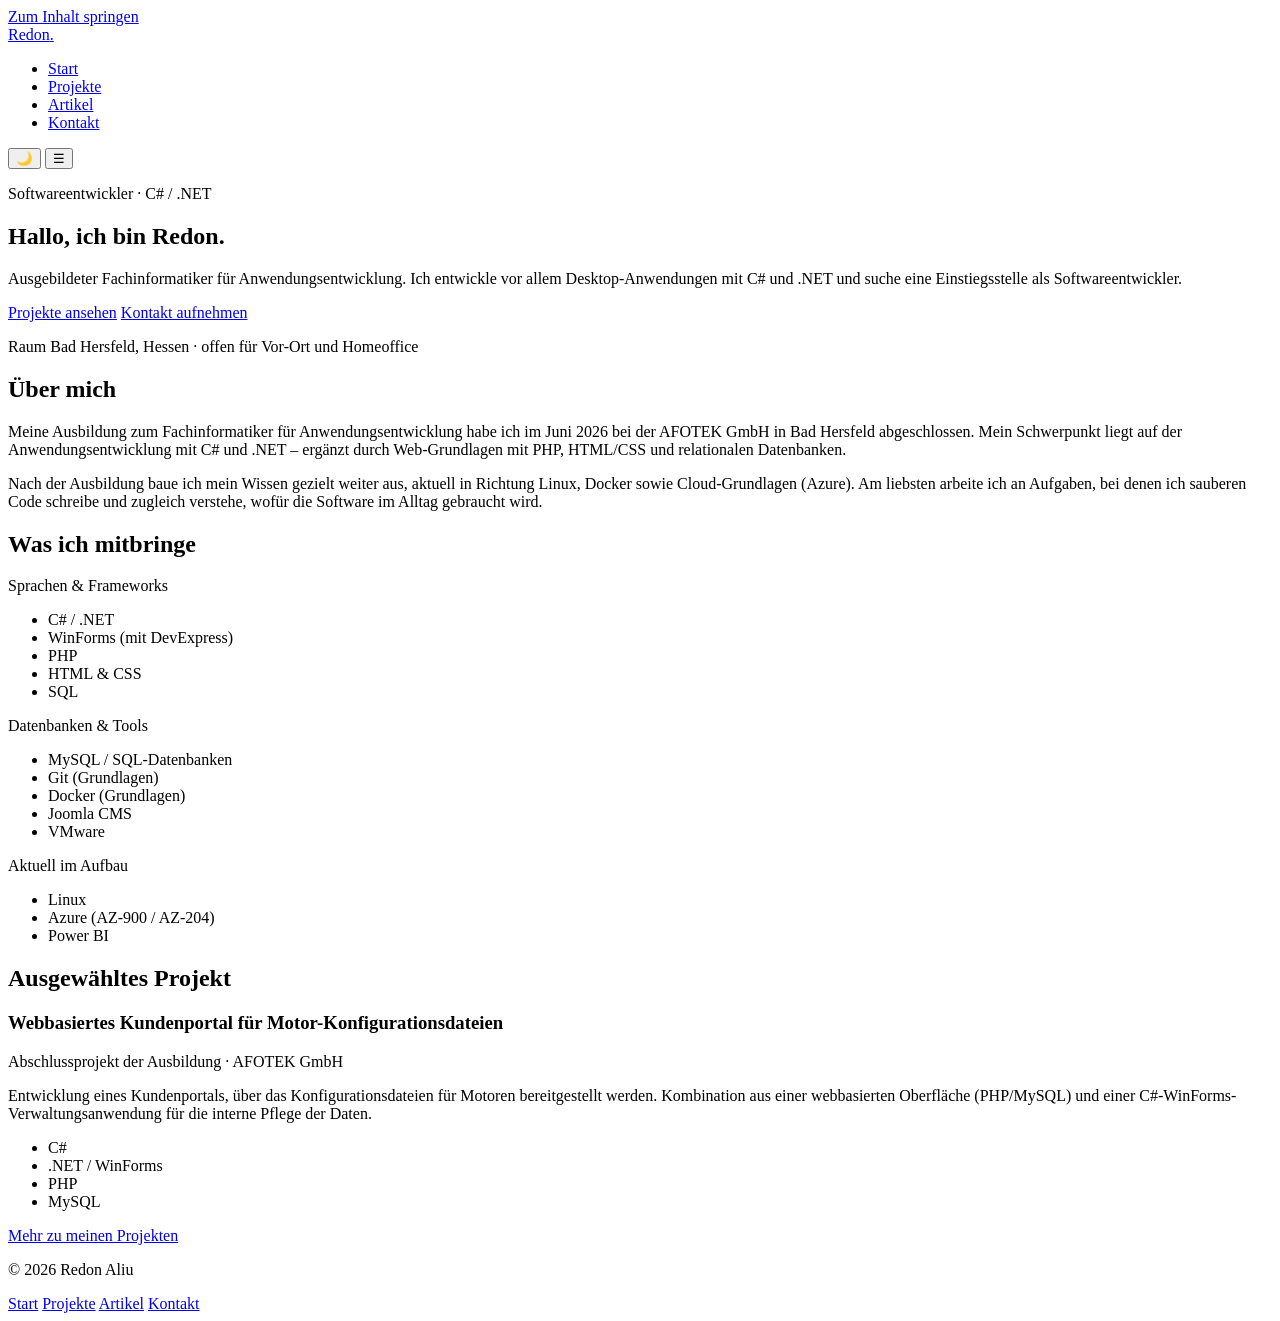
==== index.html @ a3d7a66b "Create index.html for portfolio site Initial HTML structure for personal portfolio website." ====
<!DOCTYPE html>
<html lang="de">
<head>
  <meta charset="UTF-8" />
  <meta name="viewport" content="width=device-width, initial-scale=1.0" />

  <!-- ===== SEO-Meta-Tags ===== -->
  <title>Redon Aliu – Softwareentwickler (C#/.NET)</title>
  <meta name="description" content="Portfolio von Redon Aliu, Fachinformatiker für Anwendungsentwicklung mit Schwerpunkt C#/.NET. Projekte, Artikel und Kontakt." />
  <meta name="author" content="Redon Aliu" />
  <meta name="keywords" content="Softwareentwickler, Fachinformatiker, C#, .NET, WinForms, Hessen, Portfolio" />
  <meta name="robots" content="index, follow" />
  <!-- Open Graph (Vorschau beim Teilen z. B. in LinkedIn) -->
  <meta property="og:title" content="Redon Aliu – Softwareentwickler (C#/.NET)" />
  <meta property="og:description" content="Fachinformatiker für Anwendungsentwicklung mit Schwerpunkt C#/.NET." />
  <meta property="og:type" content="website" />
  <meta name="theme-color" content="#0e7c7b" />

  <link rel="stylesheet" href="style.css" />
  <link rel="preconnect" href="https://fonts.googleapis.com" />
  <link rel="preconnect" href="https://fonts.gstatic.com" crossorigin />
  <link href="https://fonts.googleapis.com/css2?family=IBM+Plex+Sans:wght@400;500;600&family=Space+Grotesk:wght@500;600;700&display=swap" rel="stylesheet" />

  <!-- Dark Mode ohne Aufblitzen setzen -->
  <script>(function(){var t=localStorage.getItem('theme');if(t==='dark'||t==='light'){document.documentElement.setAttribute('data-theme',t);}})();</script>
</head>
<body>
  <a class="skip-link" href="#main">Zum Inhalt springen</a>

  <!-- ===== Kopfzeile / Navigation ===== -->
  <header class="site-header">
    <div class="container">
      <nav class="nav" aria-label="Hauptnavigation">
        <a class="brand" href="index.html">Redon<span>.</span></a>

        <ul class="nav-links" id="primary-nav">
          <li><a href="index.html" class="is-active" aria-current="page">Start</a></li>
          <li><a href="projekte.html">Projekte</a></li>
          <li><a href="artikel.html">Artikel</a></li>
          <li><a href="kontakt.html">Kontakt</a></li>
        </ul>

        <div class="nav-tools">
          <button class="icon-btn" id="themeToggle" type="button" aria-label="Design umschalten">🌙</button>
          <button class="nav-toggle" type="button" aria-label="Menü öffnen" aria-controls="primary-nav" aria-expanded="false">☰</button>
        </div>
      </nav>
    </div>
  </header>

  <main id="main">
    <!-- ===== Hero ===== -->
    <section class="hero">
      <div class="container">
        <p class="role">Softwareentwickler · C# / .NET</p>
        <h1>Hallo, ich bin Redon.</h1>
        <p>
          Ausgebildeter Fachinformatiker für Anwendungsentwicklung. Ich entwickle
          vor allem Desktop-Anwendungen mit C# und .NET und suche eine
          Einstiegsstelle als Softwareentwickler.
        </p>
        <div class="hero-actions">
          <a class="btn btn-primary" href="projekte.html">Projekte ansehen</a>
          <a class="btn btn-ghost" href="kontakt.html">Kontakt aufnehmen</a>
        </div>
        <p class="meta-line">Raum Bad Hersfeld, Hessen · offen für Vor-Ort und Homeoffice</p>
      </div>
    </section>

    <!-- ===== Über mich ===== -->
    <section id="ueber-mich">
      <div class="container">
        <h2 class="section-title">Über mich</h2>
        <p>
          Meine Ausbildung zum Fachinformatiker für Anwendungsentwicklung habe ich
          im Juni 2026 bei der AFOTEK GmbH in Bad Hersfeld abgeschlossen. Mein
          Schwerpunkt liegt auf der Anwendungsentwicklung mit C# und .NET –
          ergänzt durch Web-Grundlagen mit PHP, HTML/CSS und relationalen
          Datenbanken.
        </p>
        <p>
          Nach der Ausbildung baue ich mein Wissen gezielt weiter aus, aktuell in
          Richtung Linux, Docker sowie Cloud-Grundlagen (Azure). Am liebsten
          arbeite ich an Aufgaben, bei denen ich sauberen Code schreibe und
          zugleich verstehe, wofür die Software im Alltag gebraucht wird.
        </p>
      </div>
    </section>

    <!-- ===== Was ich mitbringe (Skills) ===== -->
    <section id="skills">
      <div class="container">
        <h2 class="section-title">Was ich mitbringe</h2>
        <div class="grid cols-3">
          <div class="card">
            <span class="group-label">Sprachen &amp; Frameworks</span>
            <ul>
              <li>C# / .NET</li>
              <li>WinForms (mit DevExpress)</li>
              <li>PHP</li>
              <li>HTML &amp; CSS</li>
              <li>SQL</li>
            </ul>
          </div>
          <div class="card">
            <span class="group-label">Datenbanken &amp; Tools</span>
            <ul>
              <li>MySQL / SQL-Datenbanken</li>
              <li>Git (Grundlagen)</li>
              <li>Docker (Grundlagen)</li>
              <li>Joomla CMS</li>
              <li>VMware</li>
            </ul>
          </div>
          <div class="card">
            <span class="group-label">Aktuell im Aufbau</span>
            <ul>
              <li>Linux</li>
              <li>Azure (AZ-900 / AZ-204)</li>
              <li>Power BI</li>
            </ul>
          </div>
        </div>
      </div>
    </section>

    <!-- ===== Ausgewähltes Projekt ===== -->
    <section id="highlight">
      <div class="container">
        <h2 class="section-title">Ausgewähltes Projekt</h2>
        <div class="project">
          <h3>Webbasiertes Kundenportal für Motor-Konfigurationsdateien</h3>
          <p class="project-role">Abschlussprojekt der Ausbildung · AFOTEK GmbH</p>
          <p>
            Entwicklung eines Kundenportals, über das Konfigurationsdateien für
            Motoren bereitgestellt werden. Kombination aus einer webbasierten
            Oberfläche (PHP/MySQL) und einer C#-WinForms-Verwaltungsanwendung für
            die interne Pflege der Daten.
          </p>
          <ul class="tags">
            <li>C#</li><li>.NET / WinForms</li><li>PHP</li><li>MySQL</li>
          </ul>
          <div class="project-links">
            <a href="projekte.html">Mehr zu meinen Projekten</a>
          </div>
        </div>
      </div>
    </section>
  </main>

  <!-- ===== Fußzeile ===== -->
  <footer class="site-footer">
    <div class="container footer-inner">
      <p>© 2026 Redon Aliu</p>
      <nav aria-label="Fußzeile">
        <a href="index.html">Start</a>
        <a href="projekte.html">Projekte</a>
        <a href="artikel.html">Artikel</a>
        <a href="kontakt.html">Kontakt</a>
      </nav>
    </div>
  </footer>

  <script src="script.js"></script>
</body>
</html>
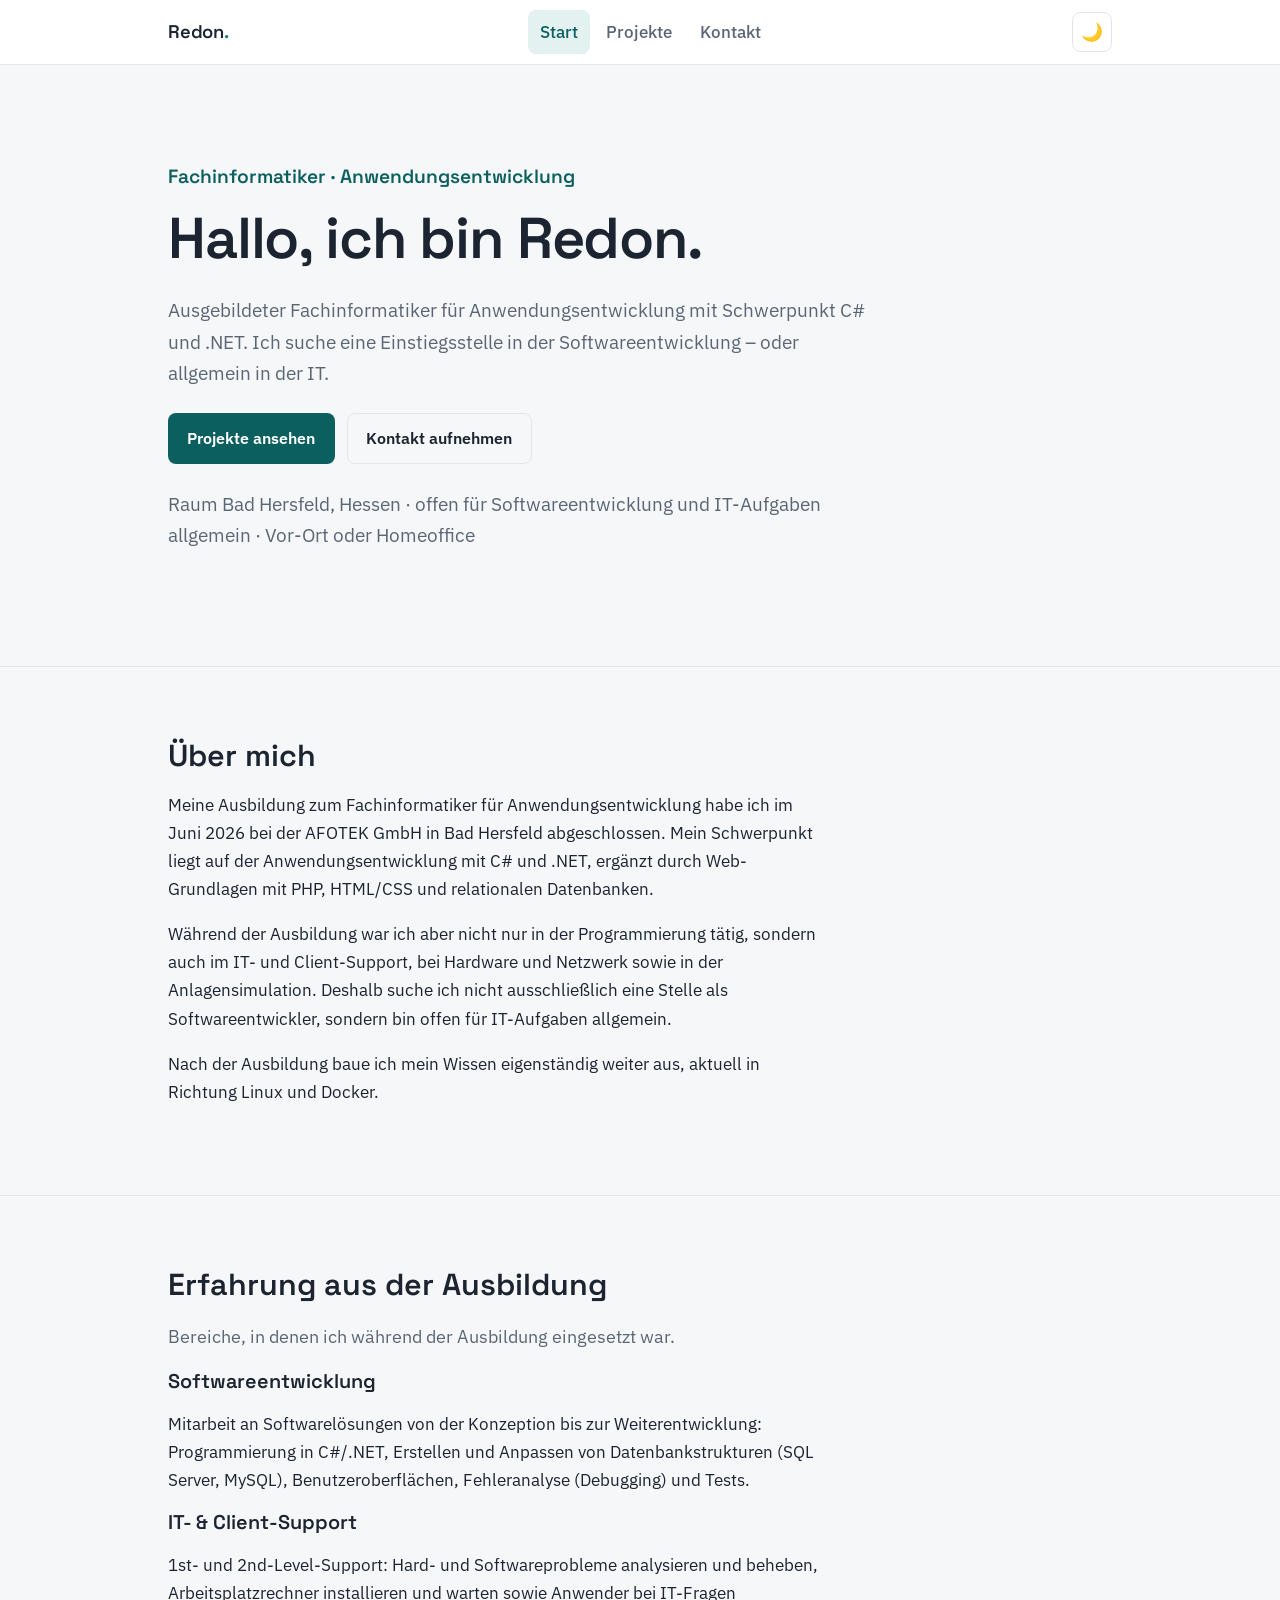
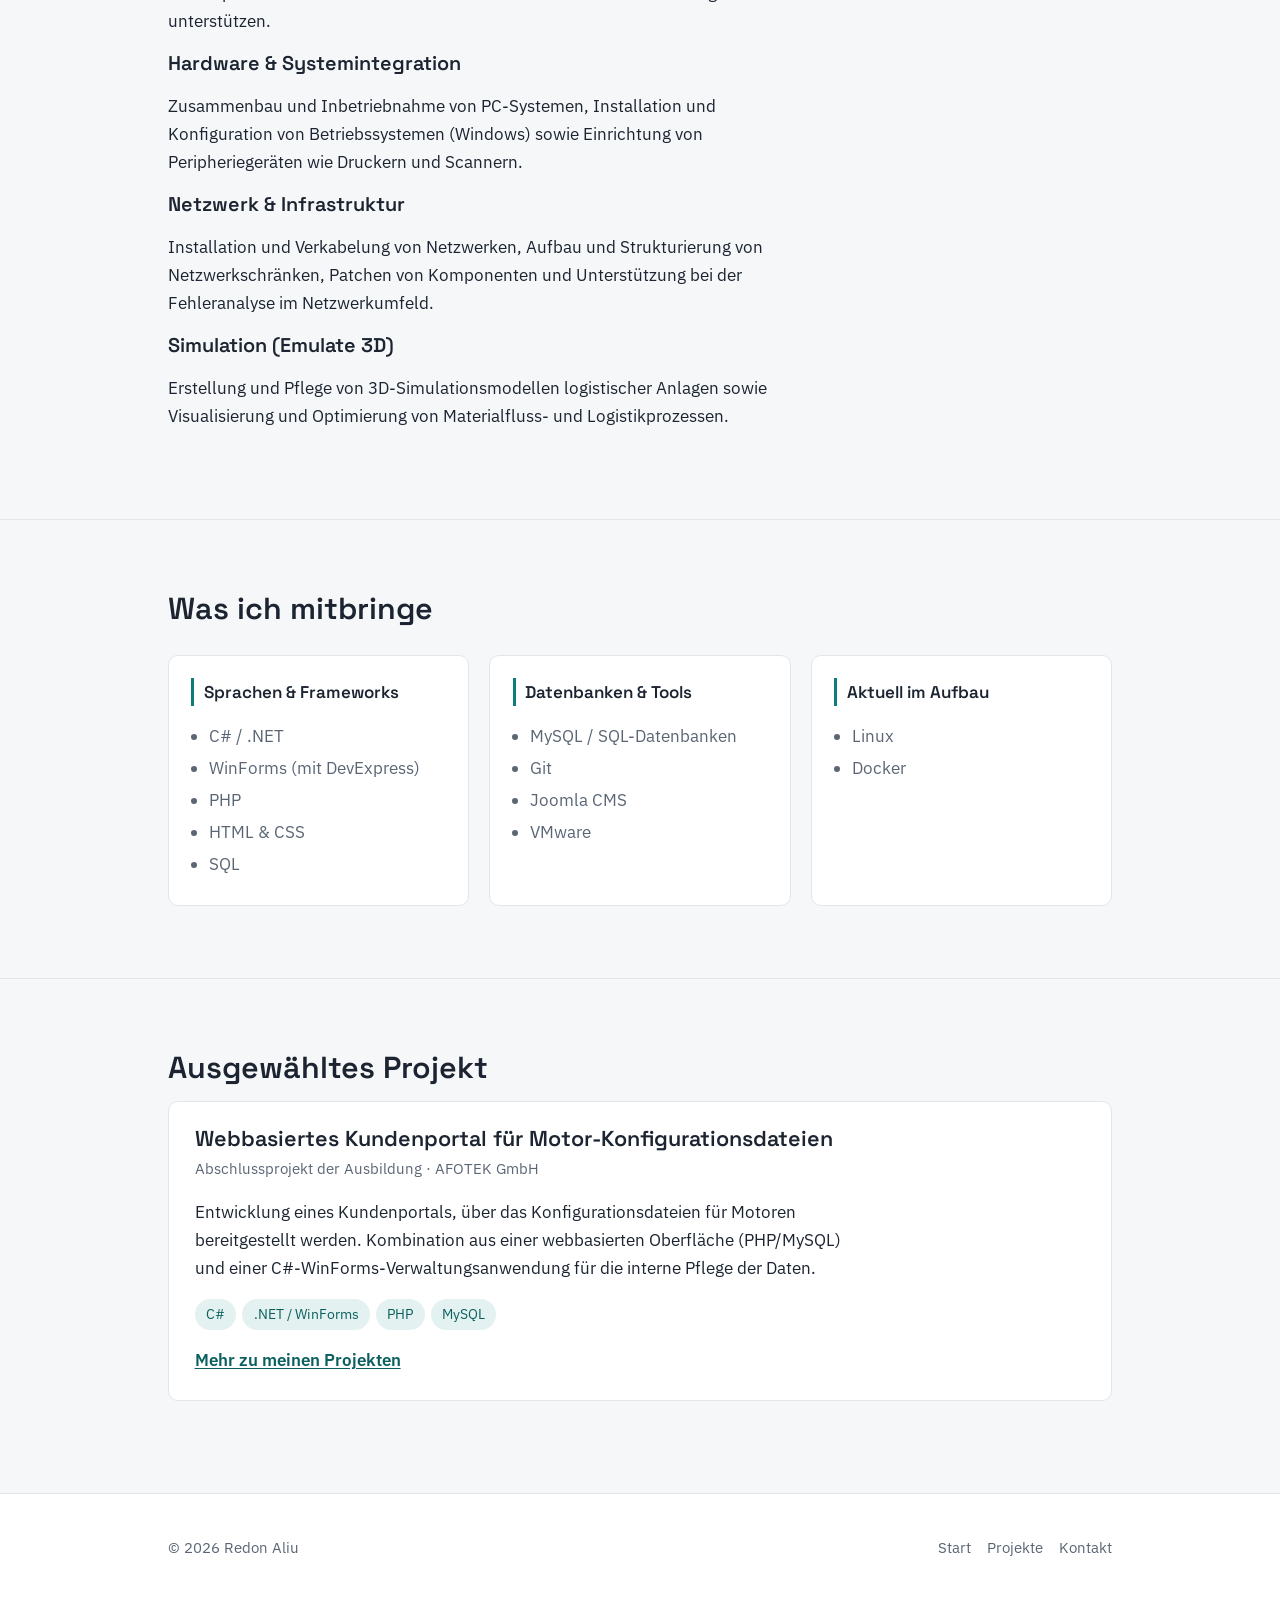
==== commit 59c7dd41: "Update index.html" ====
--- a/index.html
+++ b/index.html
@@ -5,14 +5,14 @@
   <meta name="viewport" content="width=device-width, initial-scale=1.0" />
 
   <!-- ===== SEO-Meta-Tags ===== -->
-  <title>Redon Aliu – Softwareentwickler (C#/.NET)</title>
-  <meta name="description" content="Portfolio von Redon Aliu, Fachinformatiker für Anwendungsentwicklung mit Schwerpunkt C#/.NET. Projekte, Artikel und Kontakt." />
+  <title>Redon Aliu – Fachinformatiker Anwendungsentwicklung &amp; IT</title>
+  <meta name="description" content="Portfolio von Redon Aliu, Fachinformatiker für Anwendungsentwicklung. Erfahrung in Softwareentwicklung (C#/.NET), IT-Support, Hardware, Netzwerk und Simulation." />
   <meta name="author" content="Redon Aliu" />
-  <meta name="keywords" content="Softwareentwickler, Fachinformatiker, C#, .NET, WinForms, Hessen, Portfolio" />
+  <meta name="keywords" content="Fachinformatiker, Anwendungsentwicklung, Softwareentwickler, IT, C#, .NET, IT-Support, Netzwerk, Hessen, Bad Hersfeld, Portfolio" />
   <meta name="robots" content="index, follow" />
   <!-- Open Graph (Vorschau beim Teilen z. B. in LinkedIn) -->
-  <meta property="og:title" content="Redon Aliu – Softwareentwickler (C#/.NET)" />
-  <meta property="og:description" content="Fachinformatiker für Anwendungsentwicklung mit Schwerpunkt C#/.NET." />
+  <meta property="og:title" content="Redon Aliu – Fachinformatiker Anwendungsentwicklung &amp; IT" />
+  <meta property="og:description" content="Fachinformatiker für Anwendungsentwicklung mit Erfahrung in Softwareentwicklung und IT allgemein." />
   <meta property="og:type" content="website" />
   <meta name="theme-color" content="#0e7c7b" />
 
@@ -36,7 +36,6 @@
         <ul class="nav-links" id="primary-nav">
           <li><a href="index.html" class="is-active" aria-current="page">Start</a></li>
           <li><a href="projekte.html">Projekte</a></li>
-          <li><a href="artikel.html">Artikel</a></li>
           <li><a href="kontakt.html">Kontakt</a></li>
         </ul>
 
@@ -52,18 +51,18 @@
     <!-- ===== Hero ===== -->
     <section class="hero">
       <div class="container">
-        <p class="role">Softwareentwickler · C# / .NET</p>
+        <p class="role">Fachinformatiker · Anwendungsentwicklung</p>
         <h1>Hallo, ich bin Redon.</h1>
         <p>
-          Ausgebildeter Fachinformatiker für Anwendungsentwicklung. Ich entwickle
-          vor allem Desktop-Anwendungen mit C# und .NET und suche eine
-          Einstiegsstelle als Softwareentwickler.
+          Ausgebildeter Fachinformatiker für Anwendungsentwicklung mit Schwerpunkt
+          C# und .NET. Ich suche eine Einstiegsstelle in der Softwareentwicklung –
+          oder allgemein in der IT.
         </p>
         <div class="hero-actions">
           <a class="btn btn-primary" href="projekte.html">Projekte ansehen</a>
           <a class="btn btn-ghost" href="kontakt.html">Kontakt aufnehmen</a>
         </div>
-        <p class="meta-line">Raum Bad Hersfeld, Hessen · offen für Vor-Ort und Homeoffice</p>
+        <p class="meta-line">Raum Bad Hersfeld, Hessen · offen für Softwareentwicklung und IT-Aufgaben allgemein · Vor-Ort oder Homeoffice</p>
       </div>
     </section>
 
@@ -74,16 +73,72 @@
         <p>
           Meine Ausbildung zum Fachinformatiker für Anwendungsentwicklung habe ich
           im Juni 2026 bei der AFOTEK GmbH in Bad Hersfeld abgeschlossen. Mein
-          Schwerpunkt liegt auf der Anwendungsentwicklung mit C# und .NET –
+          Schwerpunkt liegt auf der Anwendungsentwicklung mit C# und .NET, 
           ergänzt durch Web-Grundlagen mit PHP, HTML/CSS und relationalen
           Datenbanken.
         </p>
         <p>
-          Nach der Ausbildung baue ich mein Wissen gezielt weiter aus, aktuell in
-          Richtung Linux, Docker sowie Cloud-Grundlagen (Azure). Am liebsten
-          arbeite ich an Aufgaben, bei denen ich sauberen Code schreibe und
-          zugleich verstehe, wofür die Software im Alltag gebraucht wird.
-        </p>
+          Während der Ausbildung war ich aber nicht nur in der Programmierung
+          tätig, sondern auch im IT- und Client-Support, bei Hardware und
+          Netzwerk sowie in der Anlagensimulation. Deshalb suche ich nicht
+          ausschließlich eine Stelle als Softwareentwickler, sondern bin offen für
+          IT-Aufgaben allgemein.
+        </p>
+        <p>
+          Nach der Ausbildung baue ich mein Wissen eigenständig weiter aus,
+          aktuell in Richtung Linux und Docker.
+        </p>
+      </div>
+    </section>
+
+    <!-- ===== Erfahrung aus der Ausbildung (Breite) ===== -->
+    <section id="erfahrung">
+      <div class="container">
+        <h2 class="section-title">Erfahrung aus der Ausbildung</h2>
+        <p class="lead">Bereiche, in denen ich während der Ausbildung eingesetzt war.</p>
+        <div class="areas">
+          <div class="area">
+            <h3>Softwareentwicklung</h3>
+            <p>
+              Mitarbeit an Softwarelösungen von der Konzeption bis zur
+              Weiterentwicklung: Programmierung in C#/.NET, Erstellen und Anpassen
+              von Datenbankstrukturen (SQL Server, MySQL), Benutzeroberflächen,
+              Fehleranalyse (Debugging) und Tests.
+            </p>
+          </div>
+          <div class="area">
+            <h3>IT- &amp; Client-Support</h3>
+            <p>
+              1st- und 2nd-Level-Support: Hard- und Softwareprobleme analysieren
+              und beheben, Arbeitsplatzrechner installieren und warten sowie
+              Anwender bei IT-Fragen unterstützen.
+            </p>
+          </div>
+          <div class="area">
+            <h3>Hardware &amp; Systemintegration</h3>
+            <p>
+              Zusammenbau und Inbetriebnahme von PC-Systemen, Installation und
+              Konfiguration von Betriebssystemen (Windows) sowie Einrichtung von
+              Peripheriegeräten wie Druckern und Scannern.
+            </p>
+          </div>
+          <div class="area">
+            <h3>Netzwerk &amp; Infrastruktur</h3>
+            <p>
+              Installation und Verkabelung von Netzwerken, Aufbau und
+              Strukturierung von Netzwerkschränken, Patchen von Komponenten und
+              Unterstützung bei der Fehleranalyse im Netzwerkumfeld.
+            </p>
+          </div>
+          <div class="area">
+            <h3>Simulation (Emulate 3D)</h3>
+            <p>
+              Erstellung und Pflege von 3D-Simulationsmodellen logistischer
+              Anlagen sowie Visualisierung und Optimierung von Materialfluss- und
+              Logistikprozessen.
+            </p>
+          </div>
+        </div>
       </div>
     </section>
 
@@ -106,8 +161,7 @@
             <span class="group-label">Datenbanken &amp; Tools</span>
             <ul>
               <li>MySQL / SQL-Datenbanken</li>
-              <li>Git (Grundlagen)</li>
-              <li>Docker (Grundlagen)</li>
+              <li>Git</li>
               <li>Joomla CMS</li>
               <li>VMware</li>
             </ul>
@@ -116,8 +170,7 @@
             <span class="group-label">Aktuell im Aufbau</span>
             <ul>
               <li>Linux</li>
-              <li>Azure (AZ-900 / AZ-204)</li>
-              <li>Power BI</li>
+              <li>Docker</li>
             </ul>
           </div>
         </div>
@@ -155,7 +208,6 @@
       <nav aria-label="Fußzeile">
         <a href="index.html">Start</a>
         <a href="projekte.html">Projekte</a>
-        <a href="artikel.html">Artikel</a>
         <a href="kontakt.html">Kontakt</a>
       </nav>
     </div>
--- a/style.css
+++ b/style.css
@@ -0,0 +1,352 @@
+/* ---------- Design-Tokens: Light (Standard) ---------- */
+:root {
+  --bg: #f6f7f9;
+  --surface: #ffffff;
+  --ink: #1b2430;        /* Haupttext (Navy statt Schwarz) */
+  --muted: #5b6675;      /* Sekundärtext */
+  --line: #e2e6ec;       /* Rahmen / Trennlinien */
+  --accent: #0e7c7b;     /* Akzent (Petrol) */
+  --accent-strong: #0b605f;
+  --accent-soft: #e3f1f0;
+
+  --radius: 10px;
+  --maxw: 1000px;
+  --space: clamp(1rem, 2.5vw, 1.75rem);
+
+  --font-head: "Space Grotesk", "Segoe UI", system-ui, sans-serif;
+  --font-body: "IBM Plex Sans", "Segoe UI", system-ui, sans-serif;
+}
+
+/* ---------- Dark Mode ---------- */
+/* Systemeinstellung (wenn Nutzer nicht manuell "light" wählt) */
+@media (prefers-color-scheme: dark) {
+  :root:not([data-theme="light"]) {
+    --bg: #10141a;
+    --surface: #171c24;
+    --ink: #e7ecf2;
+    --muted: #9aa6b4;
+    --line: #262e39;
+    --accent: #35b7b0;
+    --accent-strong: #5cd0c9;
+    --accent-soft: #16302f;
+  }
+}
+/* Manuelle Auswahl über den Umschalt-Button */
+:root[data-theme="dark"] {
+  --bg: #10141a;
+  --surface: #171c24;
+  --ink: #e7ecf2;
+  --muted: #9aa6b4;
+  --line: #262e39;
+  --accent: #35b7b0;
+  --accent-strong: #5cd0c9;
+  --accent-soft: #16302f;
+}
+
+/* ---------- Reset / Grundlagen ---------- */
+*,
+*::before,
+*::after { box-sizing: border-box; }
+
+html { scroll-behavior: smooth; }
+
+body {
+  margin: 0;
+  font-family: var(--font-body);
+  font-size: 1.0625rem;
+  line-height: 1.65;
+  color: var(--ink);
+  background: var(--bg);
+  -webkit-font-smoothing: antialiased;
+}
+
+img { max-width: 100%; display: block; }
+
+a {
+  color: var(--accent-strong);
+  text-decoration-thickness: 1px;
+  text-underline-offset: 2px;
+}
+a:hover { color: var(--accent); }
+
+h1, h2, h3 {
+  font-family: var(--font-head);
+  line-height: 1.15;
+  color: var(--ink);
+  margin: 0 0 0.5em;
+  font-weight: 600;
+}
+
+p { max-width: 65ch; }
+
+/* Sichtbarer Fokus für Tastatur-Navigation */
+:focus-visible {
+  outline: 3px solid var(--accent);
+  outline-offset: 2px;
+  border-radius: 4px;
+}
+
+/* Skip-Link für Screenreader / Tastatur */
+.skip-link {
+  position: absolute;
+  left: -9999px;
+  top: 0;
+  background: var(--accent-strong);
+  color: #fff;
+  padding: 0.6rem 1rem;
+  z-index: 100;
+}
+.skip-link:focus { left: 0.5rem; top: 0.5rem; }
+
+/* ---------- Container ---------- */
+.container {
+  width: 100%;
+  max-width: var(--maxw);
+  margin-inline: auto;
+  padding-inline: var(--space);
+}
+
+/* ---------- Kopfzeile / Navigation ---------- */
+.site-header {
+  position: sticky;
+  top: 0;
+  z-index: 50;
+  background: color-mix(in srgb, var(--surface) 92%, transparent);
+  backdrop-filter: blur(6px);
+  border-bottom: 1px solid var(--line);
+}
+.nav {
+  display: flex;
+  align-items: center;
+  justify-content: space-between;
+  gap: 1rem;
+  min-height: 64px;
+}
+.brand {
+  font-family: var(--font-head);
+  font-weight: 600;
+  font-size: 1.15rem;
+  color: var(--ink);
+  text-decoration: none;
+  letter-spacing: -0.01em;
+}
+.brand span { color: var(--accent); }
+
+.nav-links {
+  list-style: none;
+  display: flex;
+  align-items: center;
+  gap: 0.25rem;
+  margin: 0;
+  padding: 0;
+}
+.nav-links a {
+  display: block;
+  padding: 0.5rem 0.75rem;
+  border-radius: 8px;
+  color: var(--muted);
+  text-decoration: none;
+  font-weight: 500;
+}
+.nav-links a:hover { color: var(--ink); background: var(--accent-soft); }
+.nav-links a.is-active {
+  color: var(--accent-strong);
+  background: var(--accent-soft);
+}
+
+.nav-tools { display: flex; align-items: center; gap: 0.5rem; }
+
+.icon-btn {
+  display: inline-flex;
+  align-items: center;
+  justify-content: center;
+  width: 40px;
+  height: 40px;
+  border: 1px solid var(--line);
+  border-radius: 8px;
+  background: var(--surface);
+  color: var(--ink);
+  cursor: pointer;
+  font-size: 1.1rem;
+}
+.icon-btn:hover { border-color: var(--accent); }
+
+.nav-toggle { display: none; }
+
+/* ---------- Buttons ---------- */
+.btn {
+  display: inline-block;
+  padding: 0.7rem 1.15rem;
+  border-radius: 8px;
+  font-weight: 600;
+  text-decoration: none;
+  border: 1px solid transparent;
+  cursor: pointer;
+  font-family: var(--font-body);
+  font-size: 1rem;
+}
+.btn-primary { background: var(--accent-strong); color: #fff; }
+.btn-primary:hover { background: var(--accent); color: #fff; }
+.btn-ghost { background: transparent; color: var(--ink); border-color: var(--line); }
+.btn-ghost:hover { border-color: var(--accent); color: var(--accent-strong); }
+
+/* ---------- Abschnitte ---------- */
+main { display: block; }
+section { padding-block: clamp(2.5rem, 6vw, 4.5rem); }
+section + section { border-top: 1px solid var(--line); }
+
+.section-title { font-size: clamp(1.4rem, 3vw, 1.9rem); }
+.lead { color: var(--muted); font-size: 1.15rem; }
+
+/* ---------- Hero ---------- */
+.hero { padding-block: clamp(3rem, 8vw, 6rem); }
+.hero .role {
+  color: var(--accent-strong);
+  font-weight: 600;
+  margin: 0 0 0.75rem;
+  font-family: var(--font-head);
+}
+.hero h1 {
+  font-size: clamp(2.2rem, 6vw, 3.6rem);
+  letter-spacing: -0.02em;
+  margin-bottom: 0.4em;
+}
+.hero p { font-size: 1.2rem; color: var(--muted); }
+.hero-actions { display: flex; flex-wrap: wrap; gap: 0.75rem; margin-top: 1.5rem; }
+.meta-line { margin-top: 1.5rem; color: var(--muted); font-size: 0.95rem; }
+
+/* ---------- Karten-Raster (Skills, Projekte, Artikel) ---------- */
+.grid {
+  display: grid;
+  gap: 1.25rem;
+  grid-template-columns: 1fr;
+  margin-top: 1.75rem;
+}
+@media (min-width: 640px) { .grid.cols-2 { grid-template-columns: 1fr 1fr; } }
+@media (min-width: 820px) { .grid.cols-3 { grid-template-columns: repeat(3, 1fr); } }
+
+.card {
+  background: var(--surface);
+  border: 1px solid var(--line);
+  border-radius: var(--radius);
+  padding: 1.4rem;
+}
+.card h3 { font-size: 1.15rem; }
+.card ul { margin: 0.4rem 0 0; padding-left: 1.1rem; color: var(--muted); }
+.card ul li { margin-bottom: 0.25rem; }
+
+/* Skill-Gruppen-Überschrift mit Akzentlinie */
+.card .group-label {
+  display: inline-block;
+  font-family: var(--font-head);
+  font-weight: 600;
+  color: var(--ink);
+  border-left: 3px solid var(--accent);
+  padding-left: 0.6rem;
+  margin-bottom: 0.6rem;
+}
+
+/* ---------- Projekt-Einträge ---------- */
+.project {
+  background: var(--surface);
+  border: 1px solid var(--line);
+  border-radius: var(--radius);
+  padding: 1.6rem;
+  margin-bottom: 1.25rem;
+}
+.project h3 { font-size: 1.35rem; margin-bottom: 0.25rem; }
+.project .project-role { color: var(--muted); font-size: 0.95rem; margin: 0 0 0.9rem; }
+.tags { list-style: none; display: flex; flex-wrap: wrap; gap: 0.4rem; padding: 0; margin: 1rem 0 0; }
+.tags li {
+  font-size: 0.85rem;
+  color: var(--accent-strong);
+  background: var(--accent-soft);
+  border-radius: 999px;
+  padding: 0.25rem 0.7rem;
+}
+.project-links { display: flex; flex-wrap: wrap; gap: 1rem; margin-top: 1rem; font-weight: 600; }
+
+/* ---------- Artikel-Liste ---------- */
+.article { padding: 1.4rem 0; border-bottom: 1px solid var(--line); }
+.article:last-child { border-bottom: 0; }
+.article h3 { font-size: 1.2rem; margin-bottom: 0.2rem; }
+.article time { color: var(--muted); font-size: 0.9rem; }
+.article p { margin-top: 0.5rem; }
+
+/* ---------- Kontaktformular ---------- */
+.contact-wrap { display: grid; gap: 2rem; grid-template-columns: 1fr; margin-top: 1.75rem; }
+@media (min-width: 820px) { .contact-wrap { grid-template-columns: 1.3fr 1fr; } }
+
+.form-field { display: flex; flex-direction: column; margin-bottom: 1.1rem; }
+.form-field label { font-weight: 600; margin-bottom: 0.35rem; }
+.form-field input,
+.form-field textarea {
+  font: inherit;
+  color: var(--ink);
+  background: var(--surface);
+  border: 1px solid var(--line);
+  border-radius: 8px;
+  padding: 0.65rem 0.8rem;
+}
+.form-field input:focus,
+.form-field textarea:focus { border-color: var(--accent); outline: none; }
+.form-field textarea { min-height: 150px; resize: vertical; }
+
+.contact-info { background: var(--surface); border: 1px solid var(--line); border-radius: var(--radius); padding: 1.4rem; }
+.contact-info ul { list-style: none; padding: 0; margin: 0.5rem 0 0; }
+.contact-info li { margin-bottom: 0.6rem; }
+
+/* ---------- Fußzeile ---------- */
+.site-footer {
+  border-top: 1px solid var(--line);
+  background: var(--surface);
+  color: var(--muted);
+  font-size: 0.92rem;
+}
+.footer-inner {
+  display: flex;
+  flex-wrap: wrap;
+  gap: 1rem;
+  justify-content: space-between;
+  align-items: center;
+  padding-block: 1.75rem;
+}
+.footer-inner nav { display: flex; gap: 1rem; flex-wrap: wrap; }
+.footer-inner a { color: var(--muted); text-decoration: none; }
+.footer-inner a:hover { color: var(--accent-strong); }
+
+/* ---------- Responsive Navigation (mobil) ---------- */
+@media (max-width: 720px) {
+  .nav-toggle {
+    display: inline-flex;
+    align-items: center;
+    justify-content: center;
+    width: 40px; height: 40px;
+    border: 1px solid var(--line);
+    border-radius: 8px;
+    background: var(--surface);
+    color: var(--ink);
+    cursor: pointer;
+  }
+  .nav-links {
+    position: absolute;
+    top: 64px;
+    left: 0;
+    right: 0;
+    flex-direction: column;
+    align-items: stretch;
+    gap: 0;
+    background: var(--surface);
+    border-bottom: 1px solid var(--line);
+    padding: 0.5rem var(--space) 1rem;
+    display: none;
+  }
+  .nav-links.open { display: flex; }
+  .nav-links a { padding: 0.75rem; }
+}
+
+/* ---------- Bewegung reduzieren ---------- */
+@media (prefers-reduced-motion: reduce) {
+  html { scroll-behavior: auto; }
+  * { transition: none !important; }
+}
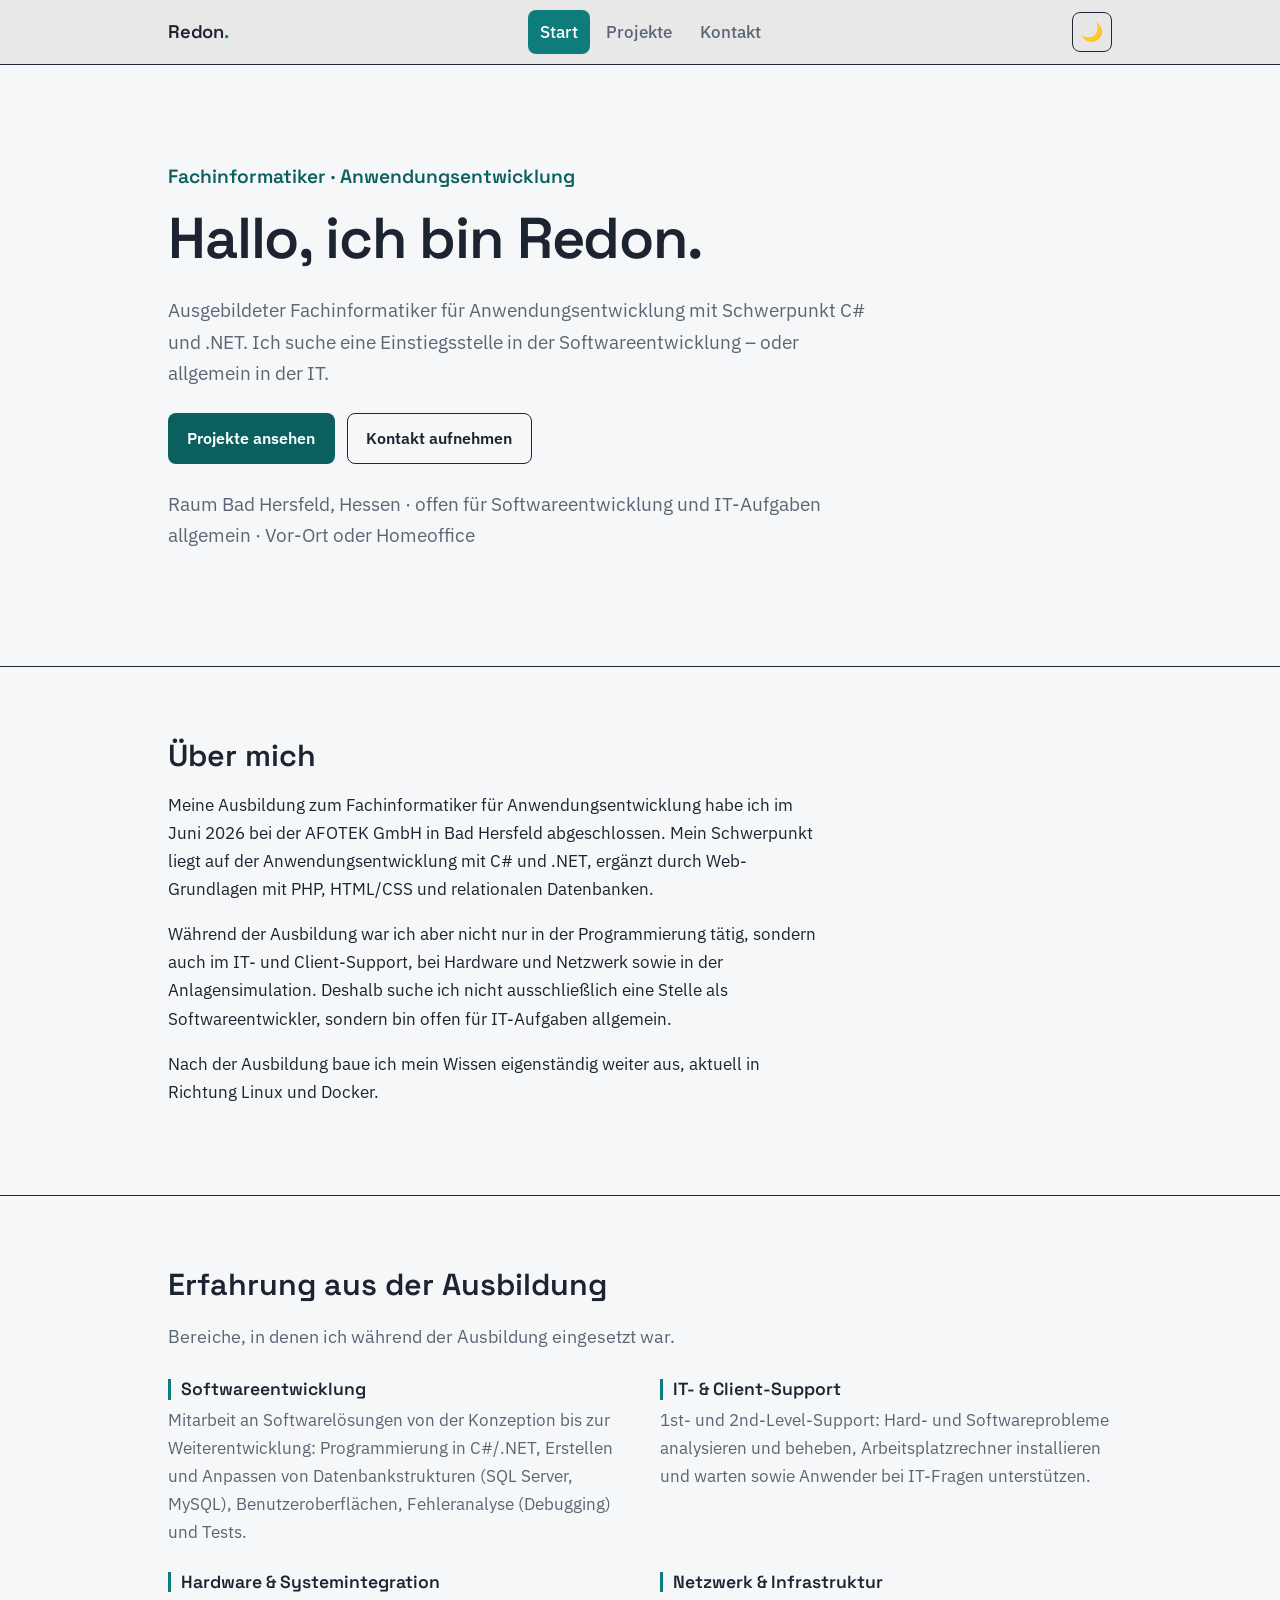
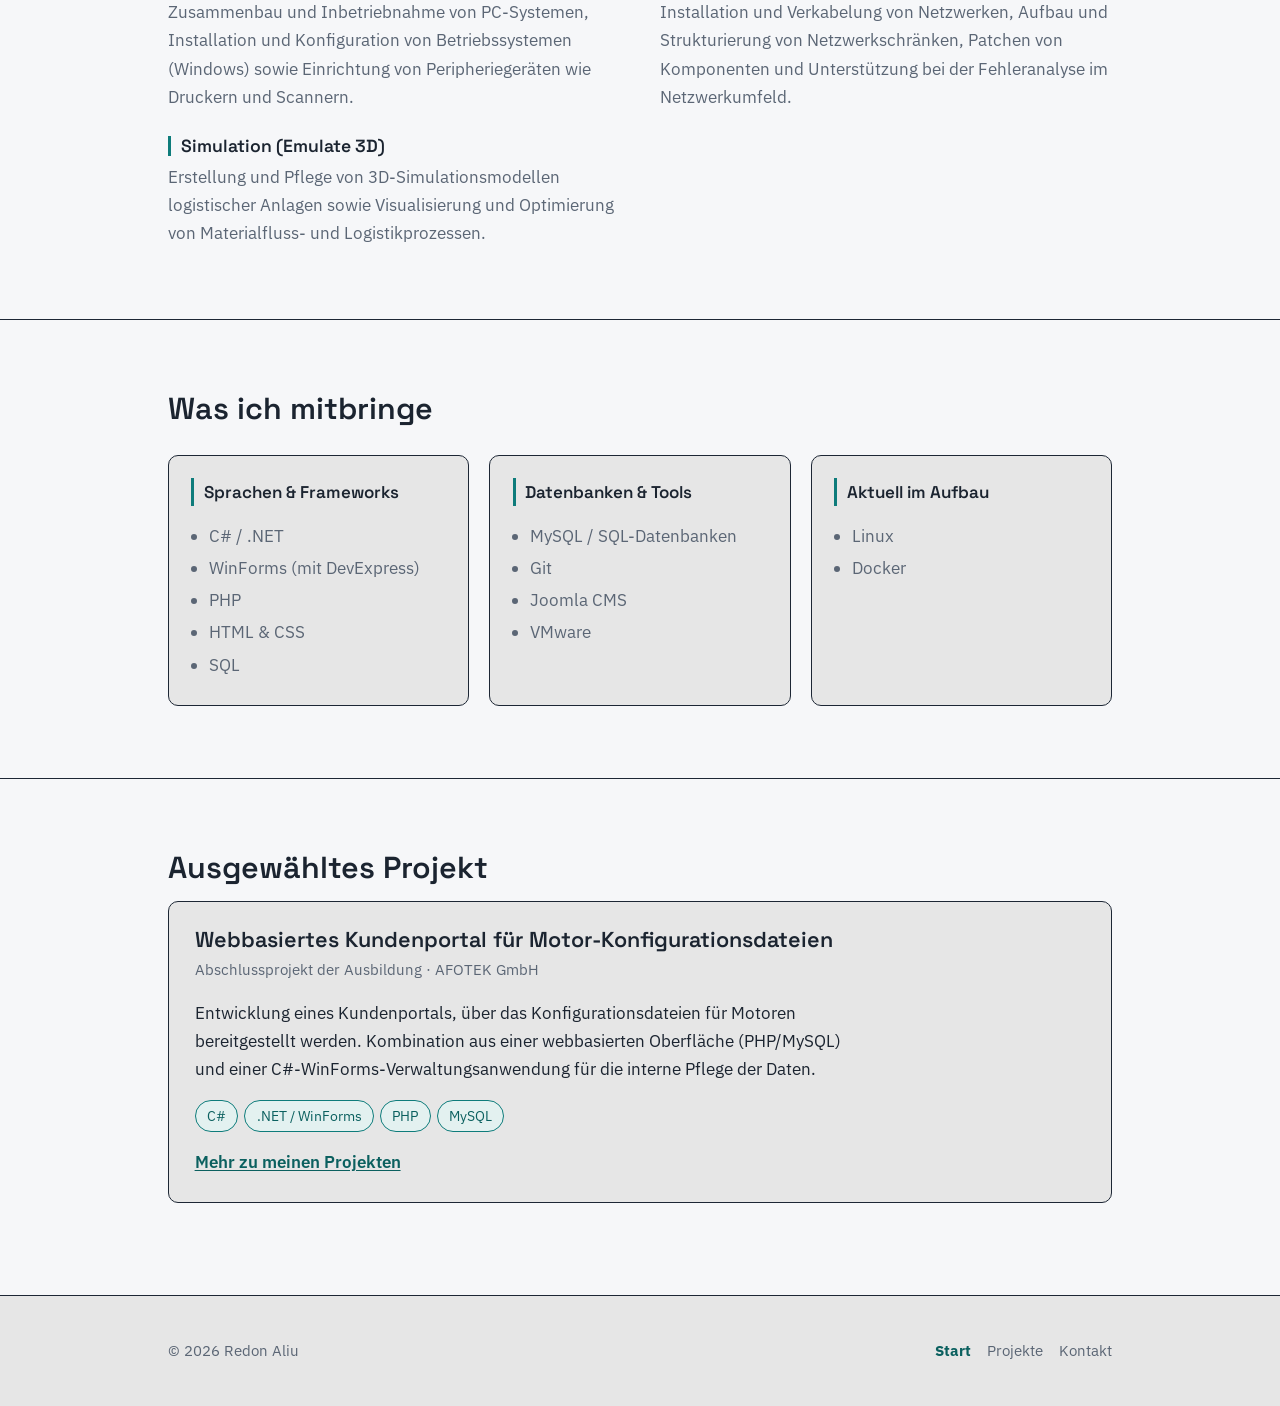
==== commit 3b8ffa13: "Update footer link to include active class" ====
--- a/index.html
+++ b/index.html
@@ -206,7 +206,7 @@
     <div class="container footer-inner">
       <p>© 2026 Redon Aliu</p>
       <nav aria-label="Fußzeile">
-        <a href="index.html">Start</a>
+        <a href="index.html" class="is-active">Start</a>
         <a href="projekte.html">Projekte</a>
         <a href="kontakt.html">Kontakt</a>
       </nav>
--- a/style.css
+++ b/style.css
@@ -1,10 +1,16 @@
+/* =========================================================
+   Portfolio – Stylesheet
+   Farben & Typografie über CSS-Variablen, damit du Design
+   und Dark Mode zentral an einer Stelle anpassen kannst.
+   ========================================================= */
+
 /* ---------- Design-Tokens: Light (Standard) ---------- */
 :root {
   --bg: #f6f7f9;
-  --surface: #ffffff;
+  --surface: #e6e6e6;
   --ink: #1b2430;        /* Haupttext (Navy statt Schwarz) */
   --muted: #5b6675;      /* Sekundärtext */
-  --line: #e2e6ec;       /* Rahmen / Trennlinien */
+  --line: #1d2735;       /* Rahmen / Trennlinien */
   --accent: #0e7c7b;     /* Akzent (Petrol) */
   --accent-strong: #0b605f;
   --accent-soft: #e3f1f0;
@@ -148,10 +154,13 @@
   text-decoration: none;
   font-weight: 500;
 }
-.nav-links a:hover { color: var(--ink); background: var(--accent-soft); }
+.nav-links a:hover { color: var(--accent-strong); background: var(--accent-soft); border-bottom: 2px solid var(--accent); }
+.nav-links a:hover { color: var(--accent); background: var(--accent-soft); } 
+.nav-links a { transition: transform 0.05s ease, box-shadow 0.15s ease; }
+.nav-links a:active { transform: translateY(2px); box-shadow: inset 0 3px 6px rgba(0,0,0,0.45); }
 .nav-links a.is-active {
-  color: var(--accent-strong);
-  background: var(--accent-soft);
+  color: #ffffff;
+  background: var(--accent);
 }
 
 .nav-tools { display: flex; align-items: center; gap: 0.5rem; }
@@ -263,6 +272,7 @@
   background: var(--accent-soft);
   border-radius: 999px;
   padding: 0.25rem 0.7rem;
+  border: 1px solid var(--accent); /* Bubbles um im Projekt angewendete Sachen sichtbarer machen */
 }
 .project-links { display: flex; flex-wrap: wrap; gap: 1rem; margin-top: 1rem; font-weight: 600; }
 
@@ -313,7 +323,10 @@
 }
 .footer-inner nav { display: flex; gap: 1rem; flex-wrap: wrap; }
 .footer-inner a { color: var(--muted); text-decoration: none; }
-.footer-inner a:hover { color: var(--accent-strong); }
+
+.footer-inner a:hover { color: var(--accent); text-decoration: underline; }
+.footer-inner a.is-active { color: var(--accent-strong); font-weight: 700; }
+
 
 /* ---------- Responsive Navigation (mobil) ---------- */
 @media (max-width: 720px) {
@@ -350,3 +363,19 @@
   html { scroll-behavior: auto; }
   * { transition: none !important; }
 }
+
+/* ---------- Erfahrungs-Bereiche (Ausbildung) ---------- */
+.areas {
+  display: grid;
+  gap: 1.6rem 2.5rem;
+  grid-template-columns: 1fr;
+  margin-top: 1.75rem;
+}
+@media (min-width: 720px) { .areas { grid-template-columns: 1fr 1fr; } }
+.area h3 {
+  font-size: 1.1rem;
+  border-left: 3px solid var(--accent);
+  padding-left: 0.6rem;
+  margin-bottom: 0.4rem;
+}
+.area p { color: var(--muted); margin: 0; max-width: 60ch; }
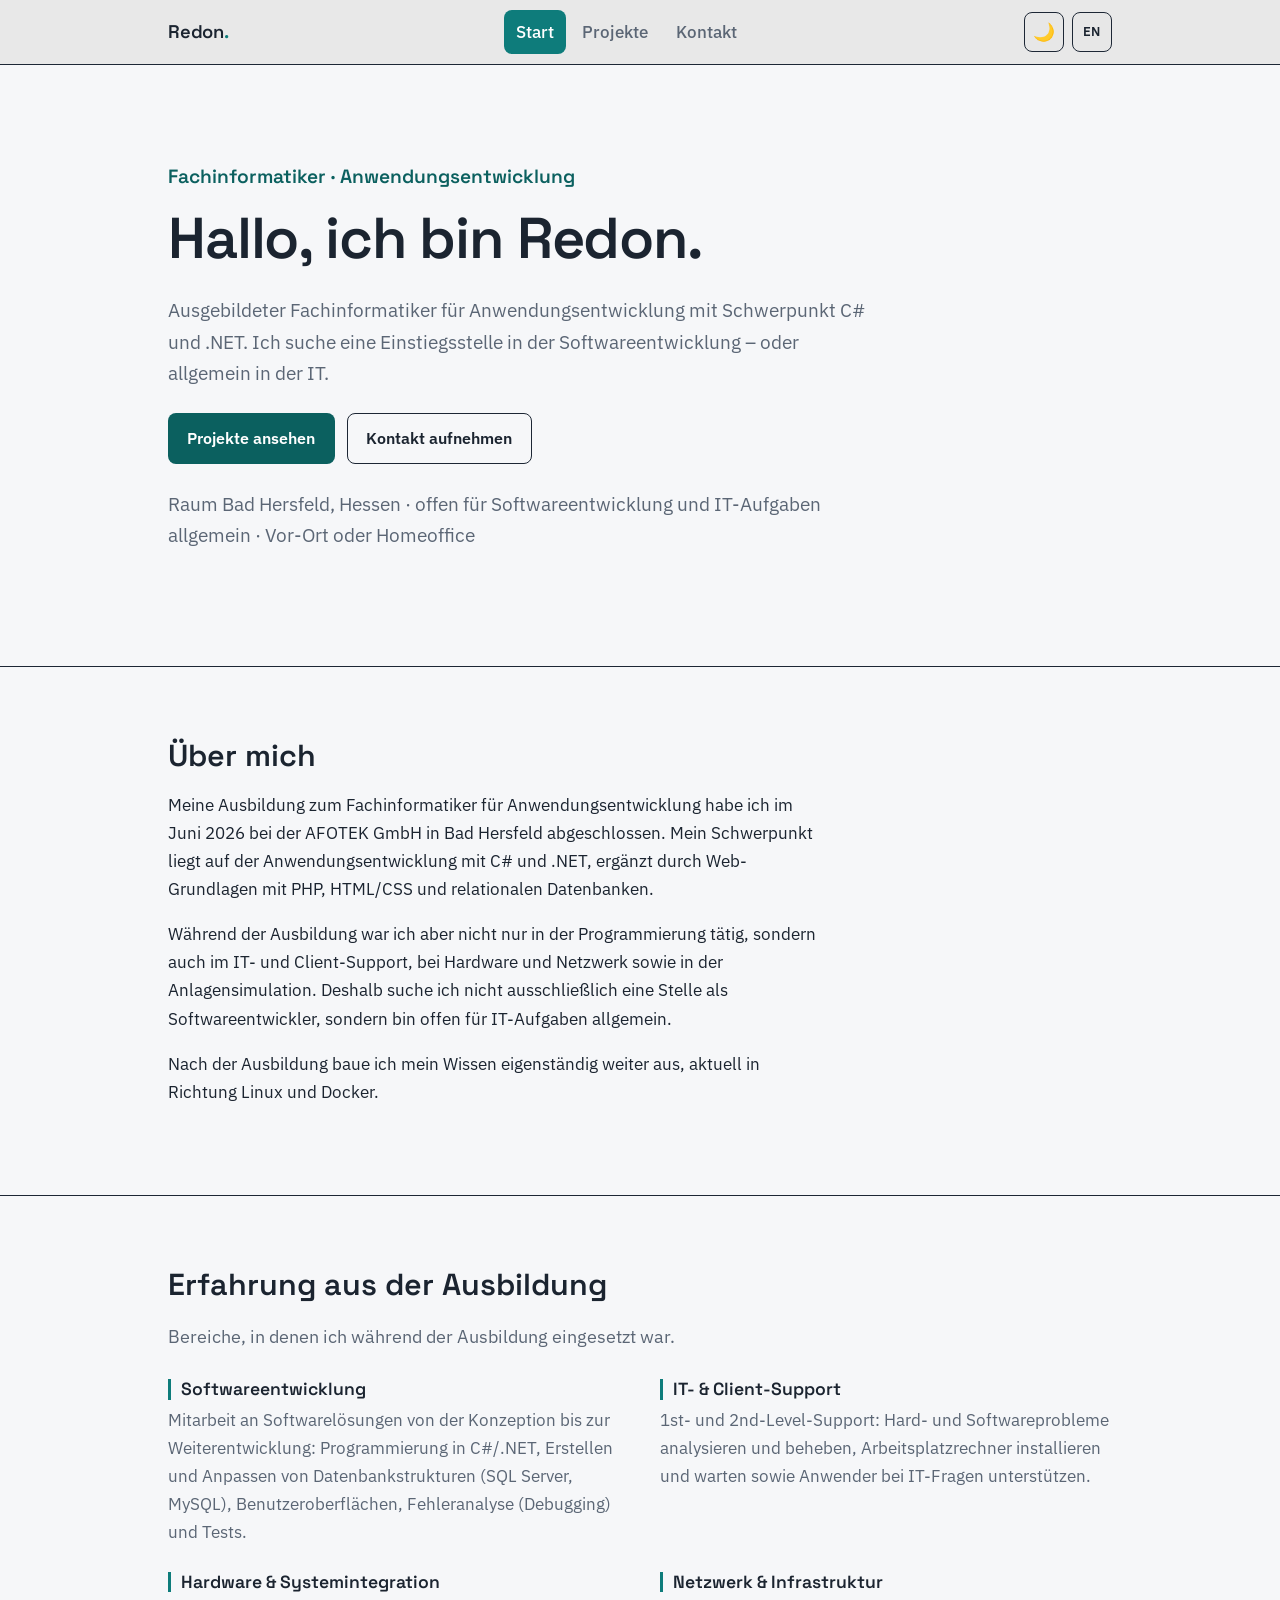
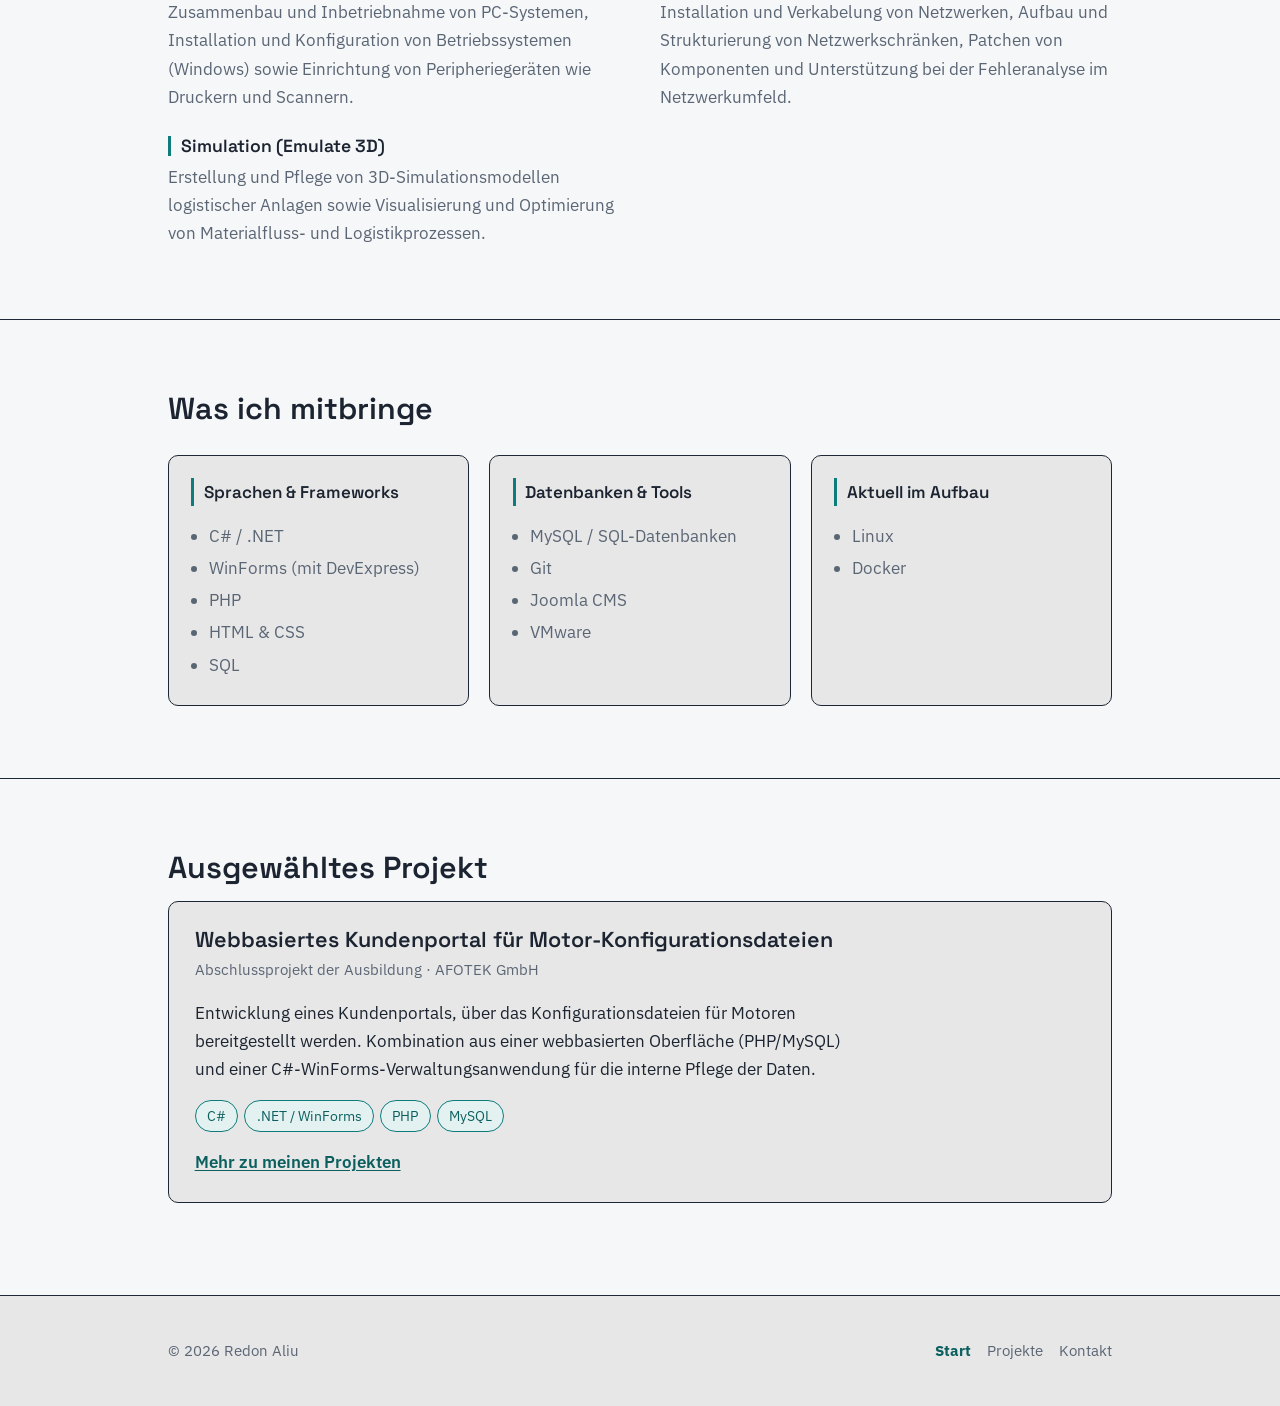
==== commit d999c272: "Add English language switch link in navigation Added a link to switch to the English version of the " ====
--- a/index.html
+++ b/index.html
@@ -41,6 +41,7 @@
 
         <div class="nav-tools">
           <button class="icon-btn" id="themeToggle" type="button" aria-label="Design umschalten">🌙</button>
+          <a class="icon-btn lang-btn" href="index-en.html" style="font-size:0.8rem;font-weight:600;text-decoration:none;" aria-label="Switch to English">EN</a>
           <button class="nav-toggle" type="button" aria-label="Menü öffnen" aria-controls="primary-nav" aria-expanded="false">☰</button>
         </div>
       </nav>
--- a/style.css
+++ b/style.css
@@ -7,7 +7,7 @@
 /* ---------- Design-Tokens: Light (Standard) ---------- */
 :root {
   --bg: #f6f7f9;
-  --surface: #e6e6e6;
+  --surface: #e7e7e7;
   --ink: #1b2430;        /* Haupttext (Navy statt Schwarz) */
   --muted: #5b6675;      /* Sekundärtext */
   --line: #1d2735;       /* Rahmen / Trennlinien */
@@ -194,6 +194,8 @@
   font-family: var(--font-body);
   font-size: 1rem;
 }
+.btn { transition: transform 0.05s ease, box-shadow 0.15s ease; }
+.btn:active { transform: translateY(2px); box-shadow: inset 0 3px 6px rgba(0,0,0,0.45); }
 .btn-primary { background: var(--accent-strong); color: #fff; }
 .btn-primary:hover { background: var(--accent); color: #fff; }
 .btn-ghost { background: transparent; color: var(--ink); border-color: var(--line); }
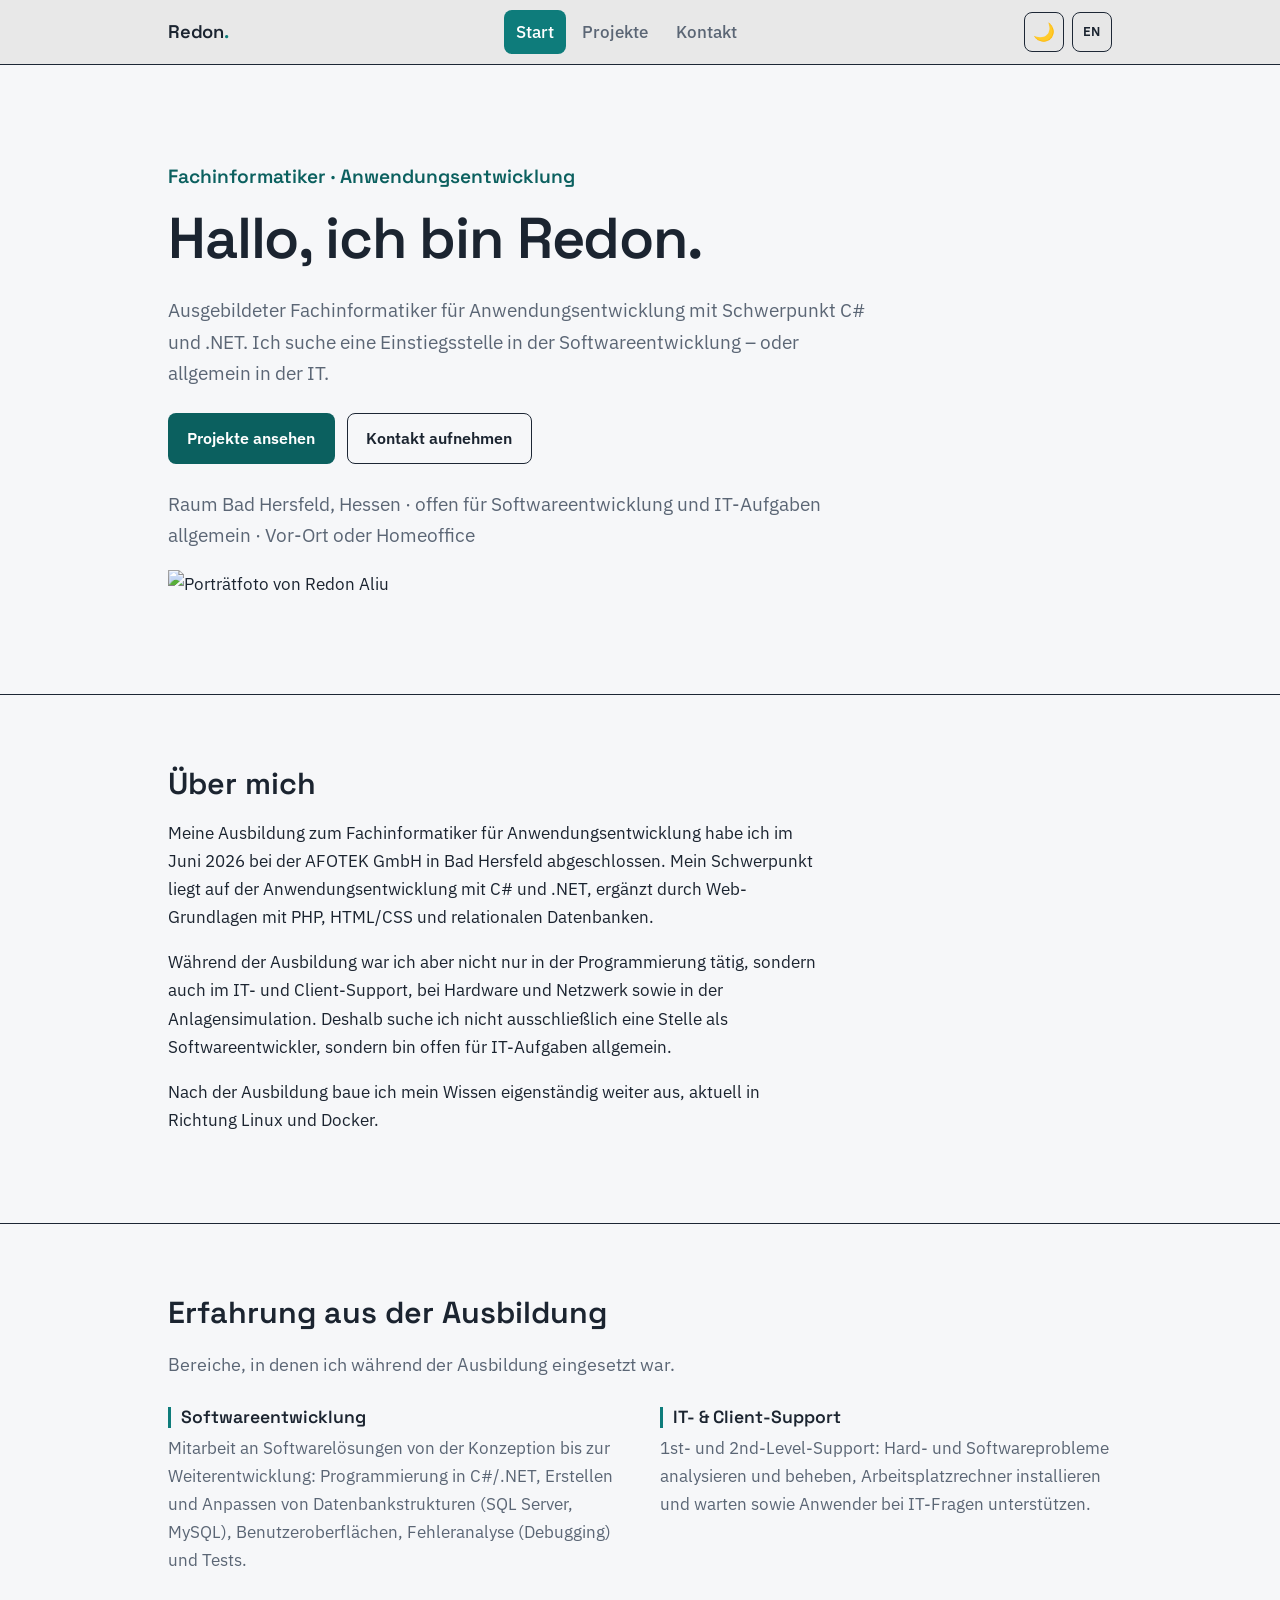
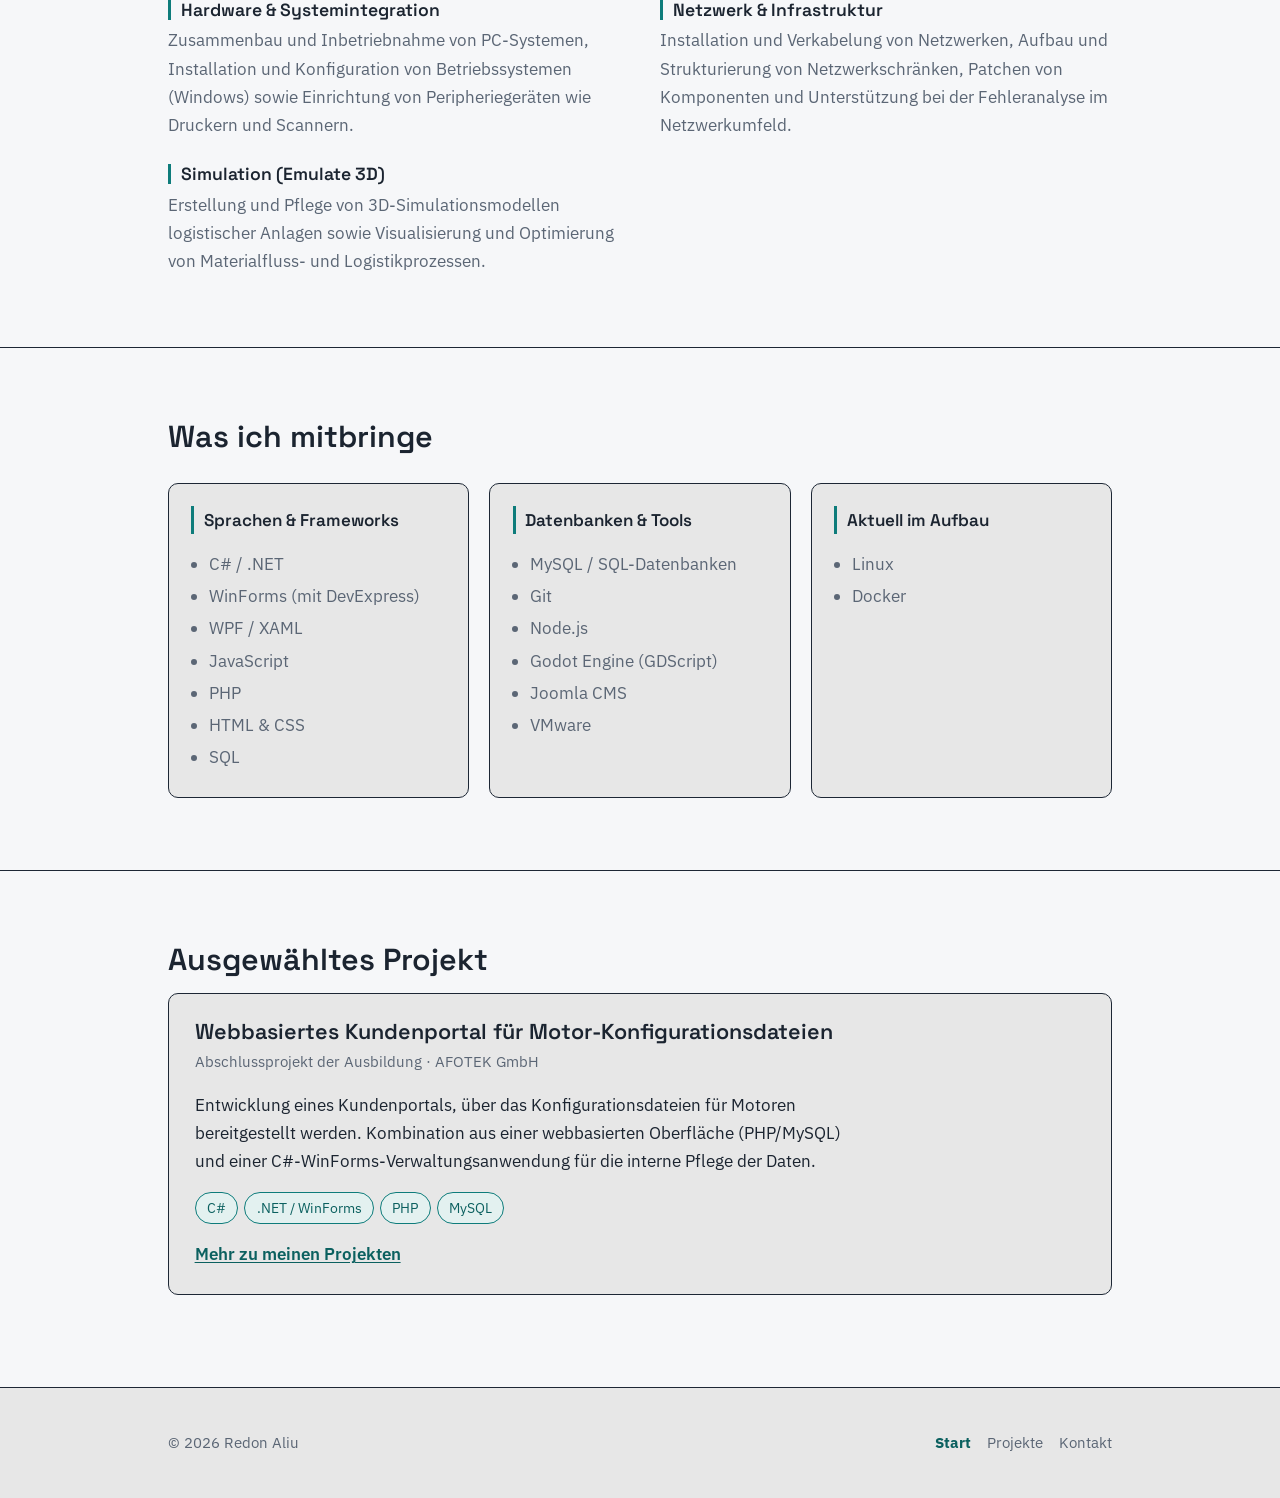
==== commit 16f3e5b6: "Revamp hero section and enhance skills list Updated hero section layout and added a photo of Redon. " ====
--- a/index.html
+++ b/index.html
@@ -49,21 +49,29 @@
   </header>
 
   <main id="main">
+
     <!-- ===== Hero ===== -->
     <section class="hero">
       <div class="container">
-        <p class="role">Fachinformatiker · Anwendungsentwicklung</p>
-        <h1>Hallo, ich bin Redon.</h1>
-        <p>
-          Ausgebildeter Fachinformatiker für Anwendungsentwicklung mit Schwerpunkt
-          C# und .NET. Ich suche eine Einstiegsstelle in der Softwareentwicklung –
-          oder allgemein in der IT.
-        </p>
-        <div class="hero-actions">
-          <a class="btn btn-primary" href="projekte.html">Projekte ansehen</a>
-          <a class="btn btn-ghost" href="kontakt.html">Kontakt aufnehmen</a>
-        </div>
-        <p class="meta-line">Raum Bad Hersfeld, Hessen · offen für Softwareentwicklung und IT-Aufgaben allgemein · Vor-Ort oder Homeoffice</p>
+        <div class="hero-inner">
+          <div class="hero-text">
+            <p class="role">Fachinformatiker · Anwendungsentwicklung</p>
+            <h1>Hallo, ich bin Redon.</h1>
+            <p>
+              Ausgebildeter Fachinformatiker für Anwendungsentwicklung mit Schwerpunkt
+              C# und .NET. Ich suche eine Einstiegsstelle in der Softwareentwicklung –
+              oder allgemein in der IT.
+            </p>
+            <div class="hero-actions">
+              <a class="btn btn-primary" href="projekte.html">Projekte ansehen</a>
+              <a class="btn btn-ghost" href="kontakt.html">Kontakt aufnehmen</a>
+            </div>
+            <p class="meta-line">Raum Bad Hersfeld, Hessen · offen für Softwareentwicklung und IT-Aufgaben allgemein · Vor-Ort oder Homeoffice</p>
+          </div>
+          <div class="hero-photo">
+            <img src="bilder/redon.png" alt="Porträtfoto von Redon Aliu" />
+          </div>
+        </div>
       </div>
     </section>
 
@@ -153,6 +161,8 @@
             <ul>
               <li>C# / .NET</li>
               <li>WinForms (mit DevExpress)</li>
+              <li>WPF / XAML</li>
+              <li>JavaScript</li>
               <li>PHP</li>
               <li>HTML &amp; CSS</li>
               <li>SQL</li>
@@ -163,6 +173,8 @@
             <ul>
               <li>MySQL / SQL-Datenbanken</li>
               <li>Git</li>
+              <li>Node.js</li>
+              <li>Godot Engine (GDScript)</li>
               <li>Joomla CMS</li>
               <li>VMware</li>
             </ul>
